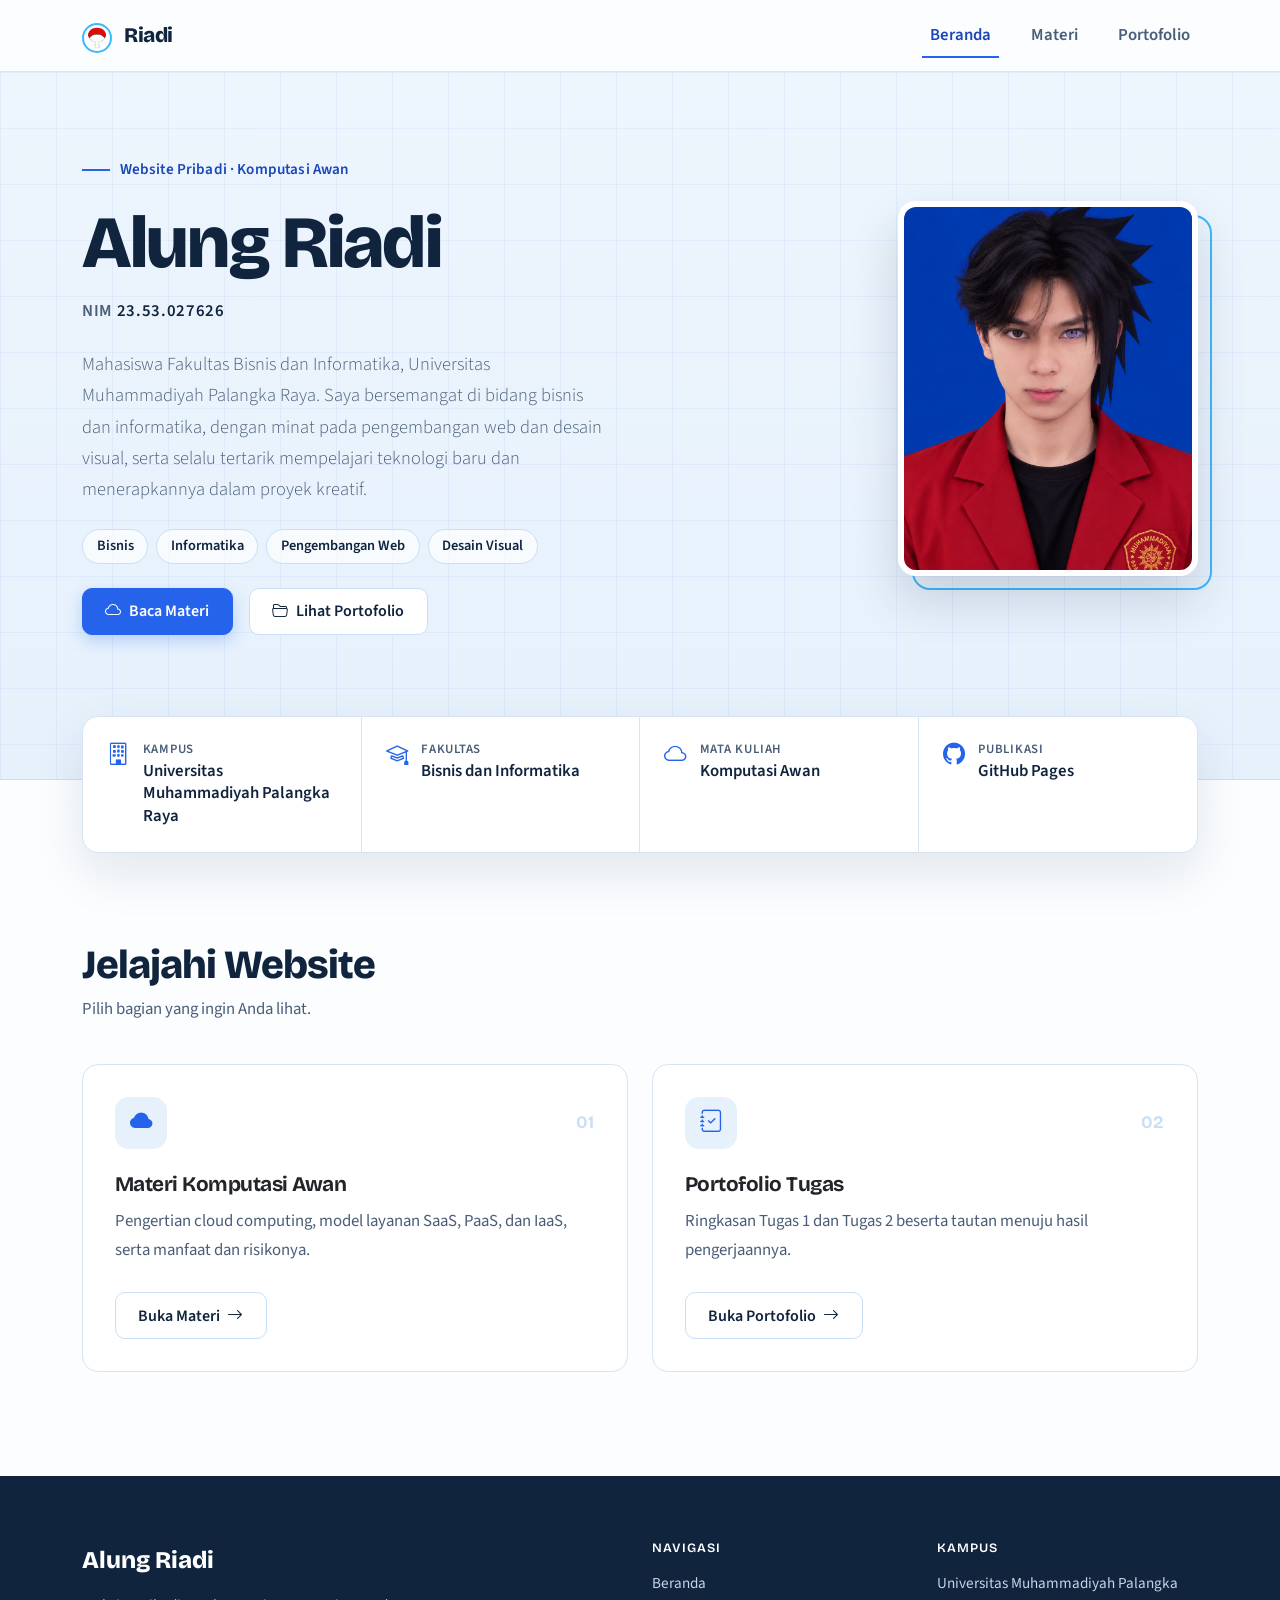
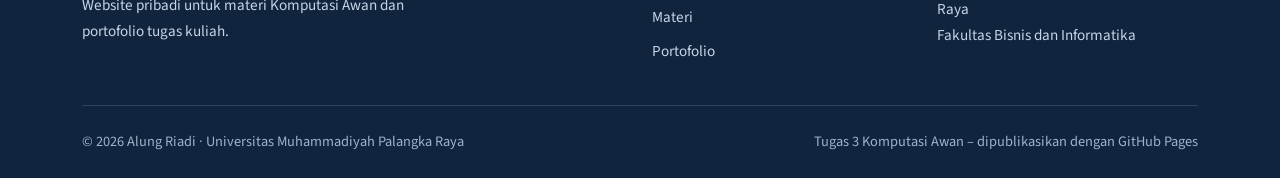
==== index.html @ 0a51cb8c "Upload project website" ====
<!DOCTYPE html>
<html lang="id">
  <head>
    <meta charset="UTF-8" />
    <meta name="viewport" content="width=device-width, initial-scale=1.0" />
    <meta name="description" content="Website pribadi Alung Riadi, mahasiswa Universitas Muhammadiyah Palangka Raya: materi Komputasi Awan dan portofolio tugas." />
    <meta name="theme-color" content="#0a0a0c" />
    <title>Beranda - Alung Riadi</title>
    <link rel="preconnect" href="https://fonts.googleapis.com" />
    <link rel="preconnect" href="https://fonts.gstatic.com" crossorigin />
    <link href="https://fonts.googleapis.com/css2?family=Bricolage+Grotesque:opsz,wght@12..96,500;12..96,700;12..96,800&family=Source+Sans+3:wght@400;600&display=swap" rel="stylesheet" />
    <link
      href="https://cdn.jsdelivr.net/npm/bootstrap@5.3.8/dist/css/bootstrap.min.css"
      rel="stylesheet"
      integrity="sha384-sRIl4kxILFvY47J16cr9ZwB07vP4J8+LH7qKQnuqkuIAvNWLzeN8tE5YBujZqJLB"
      crossorigin="anonymous"
    />
    <link rel="stylesheet" href="https://cdn.jsdelivr.net/npm/bootstrap-icons@1.13.1/font/bootstrap-icons.min.css" />
    <link rel="stylesheet" href="assets/css/site.css" />
    <link rel="stylesheet" href="assets/css/akatsuki.css" />
  </head>
  <body class="site">
    <!-- nav -->
    <nav class="navbar navbar-expand-lg navbar-site fixed-top">
      <div class="container">
        <a class="navbar-brand" href="index.html">
          <img src="assets/images/uciwa.png" alt="Logo" width="30" height="30" class="d-inline-block align-text-top corp-img rounded-circle" />
          Riadi
        </a>
        <button class="navbar-toggler" type="button" data-bs-toggle="collapse" data-bs-target="#navbarScroll" aria-controls="navbarScroll" aria-expanded="false" aria-label="Toggle navigation">
          <span class="navbar-toggler-icon"></span>
        </button>
        <div class="collapse navbar-collapse" id="navbarScroll">
          <ul class="navbar-nav ms-auto my-2 my-lg-0 gap-lg-4">
            <li class="nav-item"><a class="nav-link active" aria-current="page" href="index.html">Beranda</a></li>
            <li class="nav-item"><a class="nav-link" href="materi.html">Materi</a></li>
            <li class="nav-item"><a class="nav-link" href="portofolio.html">Portofolio</a></li>
          </ul>
        </div>
      </div>
    </nav>

    <!-- hero -->
    <header class="hero">
      <div class="container">
        <div class="row align-items-center g-5">
          <div class="col-md-5 col-lg-4 order-md-last text-center text-md-end">
            <span class="photo-wrap">
              <img src="assets/images/sasukealung.png" alt="Foto profil Alung Riadi" class="profile-photo" width="300" height="375" />
            </span>
          </div>
          <div class="col-md-7 col-lg-8">
            <p class="status mb-4">Website Pribadi &middot; Komputasi Awan</p>
            <h1 class="mb-3">Alung Riadi</h1>
            <p class="nim-line mb-4">NIM <span class="ph">23.53.027626</span></p>
            <p class="lead">
              Mahasiswa Fakultas Bisnis dan Informatika, Universitas Muhammadiyah Palangka Raya.
              Saya bersemangat di bidang bisnis dan informatika, dengan minat pada pengembangan web
              dan desain visual, serta selalu tertarik mempelajari teknologi baru dan menerapkannya
              dalam proyek kreatif.
            </p>
            <ul class="tag-list" aria-label="Bidang minat">
              <li>Bisnis</li>
              <li>Informatika</li>
              <li>Pengembangan Web</li>
              <li>Desain Visual</li>
            </ul>
            <div class="d-flex flex-wrap gap-3 mt-4">
              <a href="materi.html" class="btn btn-gold"><i class="bi bi-cloud me-2"></i>Baca Materi</a>
              <a href="portofolio.html" class="btn btn-outline-gold"><i class="bi bi-folder2-open me-2"></i>Lihat Portofolio</a>
            </div>
          </div>
        </div>
      </div>
    </header>

    <!-- ringkasan -->
    <section class="info-strip" aria-label="Ringkasan">
      <div class="container">
        <div class="info-card">
          <div class="row g-0">
            <div class="col-6 col-lg-3 info-item">
              <i class="bi bi-building"></i>
              <div><span class="info-label">Kampus</span><span class="info-value">Universitas Muhammadiyah Palangka Raya</span></div>
            </div>
            <div class="col-6 col-lg-3 info-item">
              <i class="bi bi-mortarboard"></i>
              <div><span class="info-label">Fakultas</span><span class="info-value">Bisnis dan Informatika</span></div>
            </div>
            <div class="col-6 col-lg-3 info-item">
              <i class="bi bi-cloud"></i>
              <div><span class="info-label">Mata Kuliah</span><span class="info-value">Komputasi Awan</span></div>
            </div>
            <div class="col-6 col-lg-3 info-item">
              <i class="bi bi-github"></i>
              <div><span class="info-label">Publikasi</span><span class="info-value">GitHub Pages</span></div>
            </div>
          </div>
        </div>
      </div>
    </section>

    <!-- jelajah -->
    <main class="section-pad">
      <div class="container">
        <div class="section-head">
          <h2 class="section-title">Jelajahi Website</h2>
          <p class="section-sub">Pilih bagian yang ingin Anda lihat.</p>
        </div>
        <div class="row g-4">
          <div class="col-md-6">
            <div class="card card-dark"><div class="card-body d-flex flex-column">
              <div class="card-top">
                <span class="icon-badge"><i class="bi bi-cloud-fill"></i></span>
                <span class="card-num">01</span>
              </div>
              <h3 class="card-title">Materi Komputasi Awan</h3>
              <p class="card-text">Pengertian cloud computing, model layanan SaaS, PaaS, dan IaaS, serta manfaat dan risikonya.</p>
              <a href="materi.html" class="btn btn-outline-gold mt-auto align-self-start">Buka Materi <i class="bi bi-arrow-right ms-1"></i></a>
            </div></div>
          </div>
          <div class="col-md-6">
            <div class="card card-dark"><div class="card-body d-flex flex-column">
              <div class="card-top">
                <span class="icon-badge"><i class="bi bi-journal-check"></i></span>
                <span class="card-num">02</span>
              </div>
              <h3 class="card-title">Portofolio Tugas</h3>
              <p class="card-text">Ringkasan Tugas 1 dan Tugas 2 beserta tautan menuju hasil pengerjaannya.</p>
              <a href="portofolio.html" class="btn btn-outline-gold mt-auto align-self-start">Buka Portofolio <i class="bi bi-arrow-right ms-1"></i></a>
            </div></div>
          </div>
        </div>
      </div>
    </main>

    <footer class="site-footer">
      <div class="container">
        <div class="row g-4 footer-top">
          <div class="col-lg-6">
            <a class="footer-brand" href="index.html">Alung Riadi</a>
            <p class="footer-desc">Website pribadi untuk materi Komputasi Awan dan portofolio tugas kuliah.</p>
          </div>
          <div class="col-6 col-lg-3">
            <h4 class="footer-heading">Navigasi</h4>
            <ul class="footer-links">
              <li><a href="index.html">Beranda</a></li>
              <li><a href="materi.html">Materi</a></li>
              <li><a href="portofolio.html">Portofolio</a></li>
            </ul>
          </div>
          <div class="col-6 col-lg-3">
            <h4 class="footer-heading">Kampus</h4>
            <p class="footer-desc mt-0 mb-0">Universitas Muhammadiyah Palangka Raya<br />Fakultas Bisnis dan Informatika</p>
          </div>
        </div>
        <div class="footer-bottom d-flex flex-column flex-md-row justify-content-between gap-2">
          <span>&copy; 2026 Alung Riadi &middot; Universitas Muhammadiyah Palangka Raya</span>
          <span>Tugas 3 Komputasi Awan &ndash; dipublikasikan dengan GitHub Pages</span>
        </div>
      </div>
    </footer>
    <script
      src="https://cdn.jsdelivr.net/npm/bootstrap@5.3.8/dist/js/bootstrap.bundle.min.js"
      integrity="sha384-FKyoEForCGlyvwx9Hj09JcYn3nv7wiPVlz7YYwJrWVcXK/BmnVDxM+D2scQbITxI"
      crossorigin="anonymous"
    ></script>
  </body>
</html>
---- assets/css/site.css ----
:root {
  --ink: #10243e;
  --ink-soft: #4a5d78;
  --sky: #e6f1fc;
  --sky-deep: #c9dff6;
  --paper: #fbfdff;
  --cobalt: #2563eb;
  --cobalt-dark: #1a47b8;
  --sun: #3db8ff;
  --line: #d7e4f3;
}

html { scroll-behavior: smooth; }

body.site {
  font-family: "Source Sans 3", system-ui, sans-serif;
  font-size: 1.05rem;
  line-height: 1.7;
  color: var(--ink);
  background: var(--paper);
  padding-top: 72px;
  -webkit-font-smoothing: antialiased;
}

h1, h2, h3, h4, .navbar-brand {
  font-family: "Bricolage Grotesque", system-ui, sans-serif;
  letter-spacing: -0.025em;
}

a:focus-visible, .btn:focus-visible, .navbar-toggler:focus-visible {
  outline: 3px solid var(--sun);
  outline-offset: 3px;
}

/* ---------- navbar ---------- */
.navbar-site {
  background: rgba(251, 253, 255, 0.94);
  backdrop-filter: blur(10px);
  border-bottom: 1px solid var(--line);
  min-height: 72px;
}
.navbar-site .navbar-brand {
  color: var(--ink);
  font-weight: 800;
  font-size: 1.3rem;
}
.navbar-site .corp-img { margin-right: .5rem; border: 2px solid var(--sun); }
.navbar-site .nav-link {
  position: relative;
  color: var(--ink-soft);
  font-weight: 600;
  padding: .5rem 0;
  border-radius: 0;
}
.navbar-site .nav-link:not(.dropdown-toggle)::after {
  content: "";
  position: absolute;
  left: 0; right: 0; bottom: 0;
  height: 2px;
  background: var(--cobalt);
  transform: scaleX(0);
  transform-origin: left;
  transition: transform .25s ease;
}
.navbar-site .nav-link:hover { color: var(--ink); background: transparent; }
.navbar-site .nav-link:not(.dropdown-toggle):hover::after,
.navbar-site .nav-link:not(.dropdown-toggle).active::after { transform: scaleX(1); }
.navbar-site .nav-link.active { color: var(--cobalt-dark); background: transparent; }
.navbar-site .navbar-toggler { border-color: var(--line); }

/* ---------- hero ---------- */
.hero {
  padding: 5rem 0 9rem;
  background-color: var(--sky);
  background-image:
    linear-gradient(to right, rgba(37, 99, 235, .06) 1px, transparent 1px),
    linear-gradient(to bottom, rgba(37, 99, 235, .06) 1px, transparent 1px),
    linear-gradient(180deg, #edf5fd 0%, var(--sky) 100%);
  background-size: 56px 56px, 56px 56px, auto;
  border-bottom: 1px solid var(--sky-deep);
}

.photo-wrap {
  position: relative;
  display: inline-block;
  max-width: 100%;
}
.photo-wrap::before {
  content: "";
  position: absolute;
  inset: 0;
  transform: translate(14px, 14px);
  border: 2px solid var(--sun);
  border-radius: 18px;
  z-index: 0;
}
.profile-photo {
  position: relative;
  z-index: 1;
  display: block;
  width: 300px;
  max-width: 100%;
  height: auto;
  aspect-ratio: 4 / 5;
  object-fit: cover;
  object-position: center top;
  border-radius: 18px;
  border: 6px solid #fff;
  box-shadow: 0 24px 48px rgba(16, 36, 62, .16);
}

.status {
  display: inline-flex;
  align-items: center;
  gap: .6rem;
  font-weight: 600;
  font-size: .95rem;
  color: var(--cobalt-dark);
  letter-spacing: .01em;
}
.status::before {
  content: "";
  width: 28px;
  height: 2px;
  background: var(--cobalt);
}
.hero h1 {
  font-weight: 800;
  font-size: clamp(2.8rem, 6.5vw, 4.6rem);
  line-height: 1;
  color: var(--ink);
}
.nim-line {
  color: var(--ink-soft);
  font-weight: 600;
  letter-spacing: .04em;
}
.nim-line .ph { color: var(--ink); }
.nim-badge { display: inline-block; font-weight: 600; color: var(--ink); background: var(--sun); border-radius: 8px; padding: .25rem .8rem; }
.hero .lead {
  color: var(--ink-soft);
  font-size: 1.15rem;
  max-width: 58ch;
}

.tag-list {
  display: flex;
  flex-wrap: wrap;
  gap: .5rem;
  list-style: none;
  padding: 0;
  margin: 1.5rem 0 0;
}
.tag-list li {
  font-size: .9rem;
  font-weight: 600;
  color: var(--ink);
  padding: .25rem .85rem;
  background: rgba(255, 255, 255, .7);
  border: 1px solid var(--sky-deep);
  border-radius: 999px;
}

/* ---------- tombol ---------- */
.btn-gold, .btn-outline-gold {
  font-weight: 600;
  border-radius: 10px;
  padding: .65rem 1.4rem;
  transition: background-color .2s, color .2s, border-color .2s, box-shadow .2s;
}
.btn-gold {
  background: var(--cobalt);
  border: 1px solid var(--cobalt);
  color: #fff;
  box-shadow: 0 6px 16px rgba(37, 99, 235, .25);
}
.btn-gold:hover {
  background: var(--cobalt-dark);
  border-color: var(--cobalt-dark);
  color: #fff;
}
.btn-outline-gold {
  background: #fff;
  border: 1px solid var(--sky-deep);
  color: var(--ink);
}
.btn-outline-gold:hover {
  background: var(--ink);
  border-color: var(--ink);
  color: #fff;
}

/* ---------- ringkasan (menimpa hero) ---------- */
.info-strip {
  position: relative;
  z-index: 2;
  margin-top: -4rem;
}
.info-card {
  background: #fff;
  border: 1px solid var(--line);
  border-radius: 16px;
  box-shadow: 0 20px 50px rgba(16, 36, 62, .10);
  overflow: hidden;
}
.info-item {
  display: flex;
  align-items: flex-start;
  gap: .85rem;
  padding: 1.5rem;
  border-right: 1px solid var(--line);
  border-bottom: 1px solid var(--line);
}
.info-item:nth-child(2n) { border-right: 0; }
.info-item:nth-last-child(-n+2) { border-bottom: 0; }
.info-item > i {
  flex: none;
  color: var(--cobalt);
  font-size: 1.4rem;
  line-height: 1.3;
}
.info-label {
  display: block;
  font-size: .8rem;
  font-weight: 600;
  letter-spacing: .06em;
  text-transform: uppercase;
  color: var(--ink-soft);
  line-height: 1.3;
  margin-bottom: .15rem;
}
.info-value {
  display: block;
  font-weight: 600;
  line-height: 1.35;
}
@media (min-width: 992px) {
  .info-item { border-bottom: 0; }
  .info-item:nth-child(2n) { border-right: 1px solid var(--line); }
  .info-item:last-child { border-right: 0; }
}

/* ---------- jelajah ---------- */
.section-pad { padding: 5.5rem 0 6.5rem; }
.section-head { margin-bottom: 2.5rem; }
.section-title {
  font-weight: 800;
  font-size: clamp(1.9rem, 3.5vw, 2.5rem);
  margin-bottom: .4rem;
}
.section-sub { color: var(--ink-soft); margin: 0; }

.card-dark {
  height: 100%;
  background: #fff;
  border: 1px solid var(--line);
  border-radius: 16px;
  transition: border-color .2s, transform .2s, box-shadow .2s;
}
.card-dark:hover {
  border-color: var(--sun);
  transform: translateY(-4px);
  box-shadow: 0 20px 40px rgba(16, 36, 62, .10);
}
.card-dark .card-body { padding: 2rem; }
.card-top {
  display: flex;
  align-items: center;
  justify-content: space-between;
  margin-bottom: 1.5rem;
}
.card-num {
  font-family: "Bricolage Grotesque", system-ui, sans-serif;
  font-weight: 700;
  font-size: 1.1rem;
  color: var(--sky-deep);
  letter-spacing: .04em;
}
.card-title { font-weight: 700; font-size: 1.3rem; margin-bottom: .6rem; }
.card-text { color: var(--ink-soft); margin-bottom: 1.75rem; }
.icon-badge {
  display: inline-flex;
  align-items: center;
  justify-content: center;
  width: 52px;
  height: 52px;
  border-radius: 14px;
  background: var(--sky);
  color: var(--cobalt);
  font-size: 1.4rem;
}
.col-md-4:nth-child(2) .icon-badge { background: #fff1c7; color: #090769; }
.col-md-4:nth-child(3) .icon-badge { background: #d9f3e6; color: #0e7a4a; }

/* ---------- footer ---------- */
.site-footer {
  background: var(--ink);
  color: #c7d4e6;
  padding: 4rem 0 1.5rem;
  font-size: .95rem;
}
.footer-brand {
  font-family: "Bricolage Grotesque", system-ui, sans-serif;
  font-weight: 800;
  font-size: 1.5rem;
  color: #fff;
  text-decoration: none;
}
.footer-desc { margin: .75rem 0 0; max-width: 42ch; }
.footer-heading {
  font-size: .8rem;
  font-weight: 600;
  letter-spacing: .08em;
  text-transform: uppercase;
  color: #fff;
  margin-bottom: 1rem;
}
.footer-links { list-style: none; margin: 0; padding: 0; }
.footer-links li + li { margin-top: .5rem; }
.footer-links a { color: #c7d4e6; text-decoration: none; transition: color .2s; }
.footer-links a:hover { color: var(--sun); }
.footer-top { padding-bottom: 2.5rem; }
.footer-bottom {
  padding-top: 1.5rem;
  border-top: 1px solid rgba(199, 212, 230, .18);
  font-size: .9rem;
  color: #9fb2cb;
}

@media (prefers-reduced-motion: reduce) {
  html { scroll-behavior: auto; }
  .card-dark, .btn-gold, .btn-outline-gold, .navbar-site .nav-link:not(.dropdown-toggle)::after { transition: none; }
  .card-dark:hover { transform: none; }
}

/* =====================================================
   Halaman konten (materi.html, dan halaman lain)
   ===================================================== */

/* dropdown di navbar */
.navbar-site .dropdown-menu {
  border: 1px solid var(--line);
  border-radius: 12px;
  padding: .4rem;
  box-shadow: 0 16px 36px rgba(16, 36, 62, .12);
}
.navbar-site .dropdown-item {
  border-radius: 8px;
  font-weight: 600;
  color: var(--ink-soft);
  padding: .5rem .85rem;
}
.navbar-site .dropdown-item:hover,
.navbar-site .dropdown-item:focus { background: var(--sky); color: var(--cobalt-dark); }
.navbar-site .dropdown-item.active,
.navbar-site .dropdown-item:active { background: var(--cobalt); color: #fff; }

/* header halaman */
.page-header {
  padding: 4.5rem 0 3.5rem;
  background-color: var(--sky);
  background-image:
    linear-gradient(to right, rgba(37, 99, 235, .06) 1px, transparent 1px),
    linear-gradient(to bottom, rgba(37, 99, 235, .06) 1px, transparent 1px),
    linear-gradient(180deg, #edf5fd 0%, var(--sky) 100%);
  background-size: 56px 56px, 56px 56px, auto;
  border-bottom: 1px solid var(--sky-deep);
}
.page-header h1 {
  font-weight: 800;
  font-size: clamp(2.2rem, 5vw, 3.4rem);
  line-height: 1.05;
  color: var(--ink);
  margin-bottom: 1rem;
}
.page-header > .container > p:not(.status) {
  color: var(--ink-soft);
  font-size: 1.15rem;
  max-width: 62ch;
  margin-bottom: 0;
}

/* daftar isi */
.toc {
  display: flex;
  flex-wrap: wrap;
  gap: .5rem;
  margin-top: 1.75rem;
}
.toc a {
  font-size: .95rem;
  font-weight: 600;
  color: var(--ink);
  text-decoration: none;
  padding: .35rem 1rem;
  background: rgba(255, 255, 255, .75);
  border: 1px solid var(--sky-deep);
  border-radius: 999px;
  transition: background-color .2s, color .2s, border-color .2s;
}
.toc a:hover { background: var(--cobalt); border-color: var(--cobalt); color: #fff; }

/* bagian isi */
main.container > section[id] { scroll-margin-top: 90px; }
main.container > .section-pad {
  padding: 3.75rem 0;
  border-bottom: 1px solid var(--line);
}
main.container > .section-pad:last-child { border-bottom: 0; }
main.container .section-title { margin-bottom: 1.25rem; }
main.container section > p { max-width: 72ch; }

/* kartu di halaman konten */
.row.g-3 .card-dark .card-body { padding: 1.4rem; }
.card-title .bi { color: var(--cobalt); }
.card-body > .icon-badge { margin-bottom: 1.25rem; }
.col-lg-4:nth-child(2) .icon-badge { background: #fff1c7; color: #090769; }
.col-lg-4:nth-child(3) .icon-badge { background: #d9f3e6; color: #0e7a4a; }
.card .status {
  display: block;
  margin: 0 0 .9rem;
  font-size: .9rem;
  font-weight: 600;
  color: var(--cobalt-dark);
}
.card .status::before { display: none; }

/* chip contoh */
.tag {
  display: inline-block;
  margin: 0 .4rem .4rem 0;
  padding: .2rem .75rem;
  font-size: .85rem;
  font-weight: 600;
  color: var(--ink);
  background: var(--sky);
  border: 1px solid var(--sky-deep);
  border-radius: 999px;
}

/* tabel */
.table-wrap {
  background: #fff;
  border: 1px solid var(--line);
  border-radius: 16px;
  overflow: hidden;
}
.table-dark-gold {
  --bs-table-bg: transparent;
  --bs-table-color: var(--ink);
  --bs-table-border-color: var(--line);
  margin: 0;
}
.table-dark-gold thead th {
  background: var(--ink);
  color: #fff;
  font-weight: 600;
  border-bottom: 0;
  padding: .9rem 1.1rem;
  white-space: nowrap;
}
.table-dark-gold td { padding: .85rem 1.1rem; }
.table-dark-gold tbody td:first-child { font-weight: 600; }
.table-dark-gold tbody tr:nth-child(even) td { background: #f4f9ff; }
.table-dark-gold tbody tr:last-child td { border-bottom: 0; }

/* kotak catatan */
.callout {
  background: var(--sky);
  border: 1px solid var(--sky-deep);
  border-left: 4px solid var(--sun);
  border-radius: 12px;
  padding: 1.1rem 1.4rem;
  max-width: none;
}

/* daftar poin */
.check-list { list-style: none; margin: 0; padding: 0; }
.check-list li {
  position: relative;
  padding-left: 2.25rem;
  margin-bottom: 1.1rem;
}
.check-list li::before {
  content: "\2713";
  position: absolute;
  left: 0;
  top: .15rem;
  display: inline-flex;
  align-items: center;
  justify-content: center;
  width: 1.5rem;
  height: 1.5rem;
  font-size: .85rem;
  font-weight: 700;
  color: var(--cobalt-dark);
  background: var(--sky);
  border: 1px solid var(--sky-deep);
  border-radius: 50%;
}
.warn-list li::before {
  content: "!";
  color: #8a5a00;
  background: #fff1c7;
  border-color: #f2dc96;
}
.check-list strong { color: var(--ink); }

@media (prefers-reduced-motion: reduce) {
  .toc a { transition: none; }
}

/* =====================================================
   Portofolio
   ===================================================== */
.col-lg-6:nth-child(2) > .card .icon-badge { background: #fff1c7; color: #090769; }

.card-dark { overflow: hidden; }
.card-img-top {
  display: block;
  width: 100%;
  height: 220px;
  object-fit: cover;
  border-bottom: 1px solid var(--line);
}

/* penanda isian yang belum diisi */
.ph-block {
  padding: 1rem 1.15rem;
  margin-bottom: 1.5rem;
  color: var(--ink-soft);
  background: #f4f9ff;
  border: 1px dashed var(--sky-deep);
  border-radius: 12px;
}
.ph-block strong { color: var(--ink); }
.card .ph {
  display: inline-block;
  padding: .1rem .6rem;
  font-size: .85rem;
  font-weight: 600;
  color: #8a5a00;
  background: #fff1c7;
  border-radius: 6px;
}
.card .text-muted { color: var(--ink-soft) !important; }

/* =====================================================
   Biodata
   ===================================================== */
.profile-card {
  background: #fff;
  border: 1px solid var(--line);
  border-radius: 20px;
  box-shadow: 0 20px 50px rgba(16, 36, 62, .08);
  overflow: hidden;
}
.profile-side {
  display: flex;
  align-items: center;
  justify-content: center;
  height: 100%;
  padding: 2.5rem 2rem;
  background-color: var(--sky);
  background-image:
    linear-gradient(to right, rgba(37, 99, 235, .06) 1px, transparent 1px),
    linear-gradient(to bottom, rgba(37, 99, 235, .06) 1px, transparent 1px);
  background-size: 40px 40px;
  border-right: 1px solid var(--sky-deep);
}
.biodata-photo {
  display: block;
  width: 100%;
  max-width: 260px;
  aspect-ratio: 4 / 5;
  object-fit: cover;
  object-position: center top;
  border-radius: 16px;
  border: 5px solid #fff;
  box-shadow: 0 18px 36px rgba(16, 36, 62, .16);
}
.profile-body { padding: 2.5rem; }
.profile-name {
  font-weight: 800;
  font-size: clamp(2rem, 4vw, 2.8rem);
  line-height: 1.05;
  margin-bottom: 1rem;
}
.profile-roles { margin-bottom: 1.25rem; }
.profile-bio { color: var(--ink-soft); margin-bottom: 0; }
.profile-divider {
  margin: 1.75rem 0 1.25rem;
  border: 0;
  border-top: 1px solid var(--line);
  opacity: 1;
}
.contact-info { list-style: none; margin: 0; padding: 0; }
.contact-info li {
  display: flex;
  align-items: flex-start;
  gap: .9rem;
  padding: .55rem 0;
}
.contact-info li > i {
  flex: none;
  color: var(--cobalt);
  font-size: 1.2rem;
  line-height: 1.5;
}
.contact-label {
  display: block;
  font-size: .78rem;
  font-weight: 600;
  letter-spacing: .06em;
  text-transform: uppercase;
  color: var(--ink-soft);
  line-height: 1.3;
}
.contact-value { display: block; font-weight: 600; }
.contact-value a { color: var(--cobalt-dark); text-decoration: none; }
.contact-value a:hover { text-decoration: underline; }

@media (max-width: 767.98px) {
  .profile-side { border-right: 0; border-bottom: 1px solid var(--sky-deep); }
  .profile-body { padding: 1.75rem; }
}

/* =====================================================
   Portofolio: tata letak daftar tugas dan proyek
   ===================================================== */
main.container .section-head { margin-bottom: 1.75rem; }
main.container .section-head .section-title { margin-bottom: .4rem; }

.task-list { display: grid; gap: 1.25rem; }
.task-item {
  display: grid;
  grid-template-columns: auto 1fr auto;
  align-items: center;
  gap: 2rem;
  padding: 1.75rem 2rem;
  background: #fff;
  border: 1px solid var(--line);
  border-radius: 16px;
  transition: border-color .2s, box-shadow .2s, transform .2s;
}
.task-item:hover {
  border-color: var(--sun);
  box-shadow: 0 16px 36px rgba(16, 36, 62, .10);
  transform: translateY(-2px);
}
.task-num {
  font-family: "Bricolage Grotesque", system-ui, sans-serif;
  font-weight: 800;
  font-size: 3.6rem;
  line-height: 1;
  letter-spacing: -0.04em;
  color: transparent;
  -webkit-text-stroke: 2px var(--sky-deep);
}
.task-body h3 { font-size: 1.4rem; font-weight: 700; margin-bottom: .75rem; }
.task-body .ph-block { margin: 0; }
.task-action { display: flex; flex-direction: column; align-items: flex-end; gap: .6rem; }
.task-note { margin: 0; font-size: .85rem; }
.task-item .ph {
  display: inline-block;
  padding: .1rem .6rem;
  font-size: .85rem;
  font-weight: 600;
  color: #8a5a00;
  background: #fff1c7;
  border-radius: 6px;
}

.project-card {
  display: grid;
  grid-template-columns: 5fr 7fr;
  background: #fff;
  border: 1px solid var(--line);
  border-radius: 16px;
  overflow: hidden;
}
.project-img {
  display: block;
  width: 100%;
  height: 100%;
  min-height: 280px;
  object-fit: cover;
  border-right: 1px solid var(--line);
}
.project-body {
  display: flex;
  flex-direction: column;
  justify-content: center;
  padding: 2.25rem 2.5rem;
}
.project-body h3 { font-size: 1.6rem; font-weight: 800; margin-bottom: .75rem; }
.project-body p { color: var(--ink-soft); margin-bottom: 1rem; max-width: 56ch; }

@media (max-width: 767.98px) {
  .task-item { grid-template-columns: 1fr; gap: 1rem; padding: 1.5rem; }
  .task-num { font-size: 2.6rem; }
  .task-action { align-items: flex-start; }
  .project-card { grid-template-columns: 1fr; }
  .project-img { height: 220px; min-height: 0; border-right: 0; border-bottom: 1px solid var(--line); }
  .project-body { padding: 1.5rem; }
}
@media (prefers-reduced-motion: reduce) {
  .task-item { transition: none; }
  .task-item:hover { transform: none; }
}
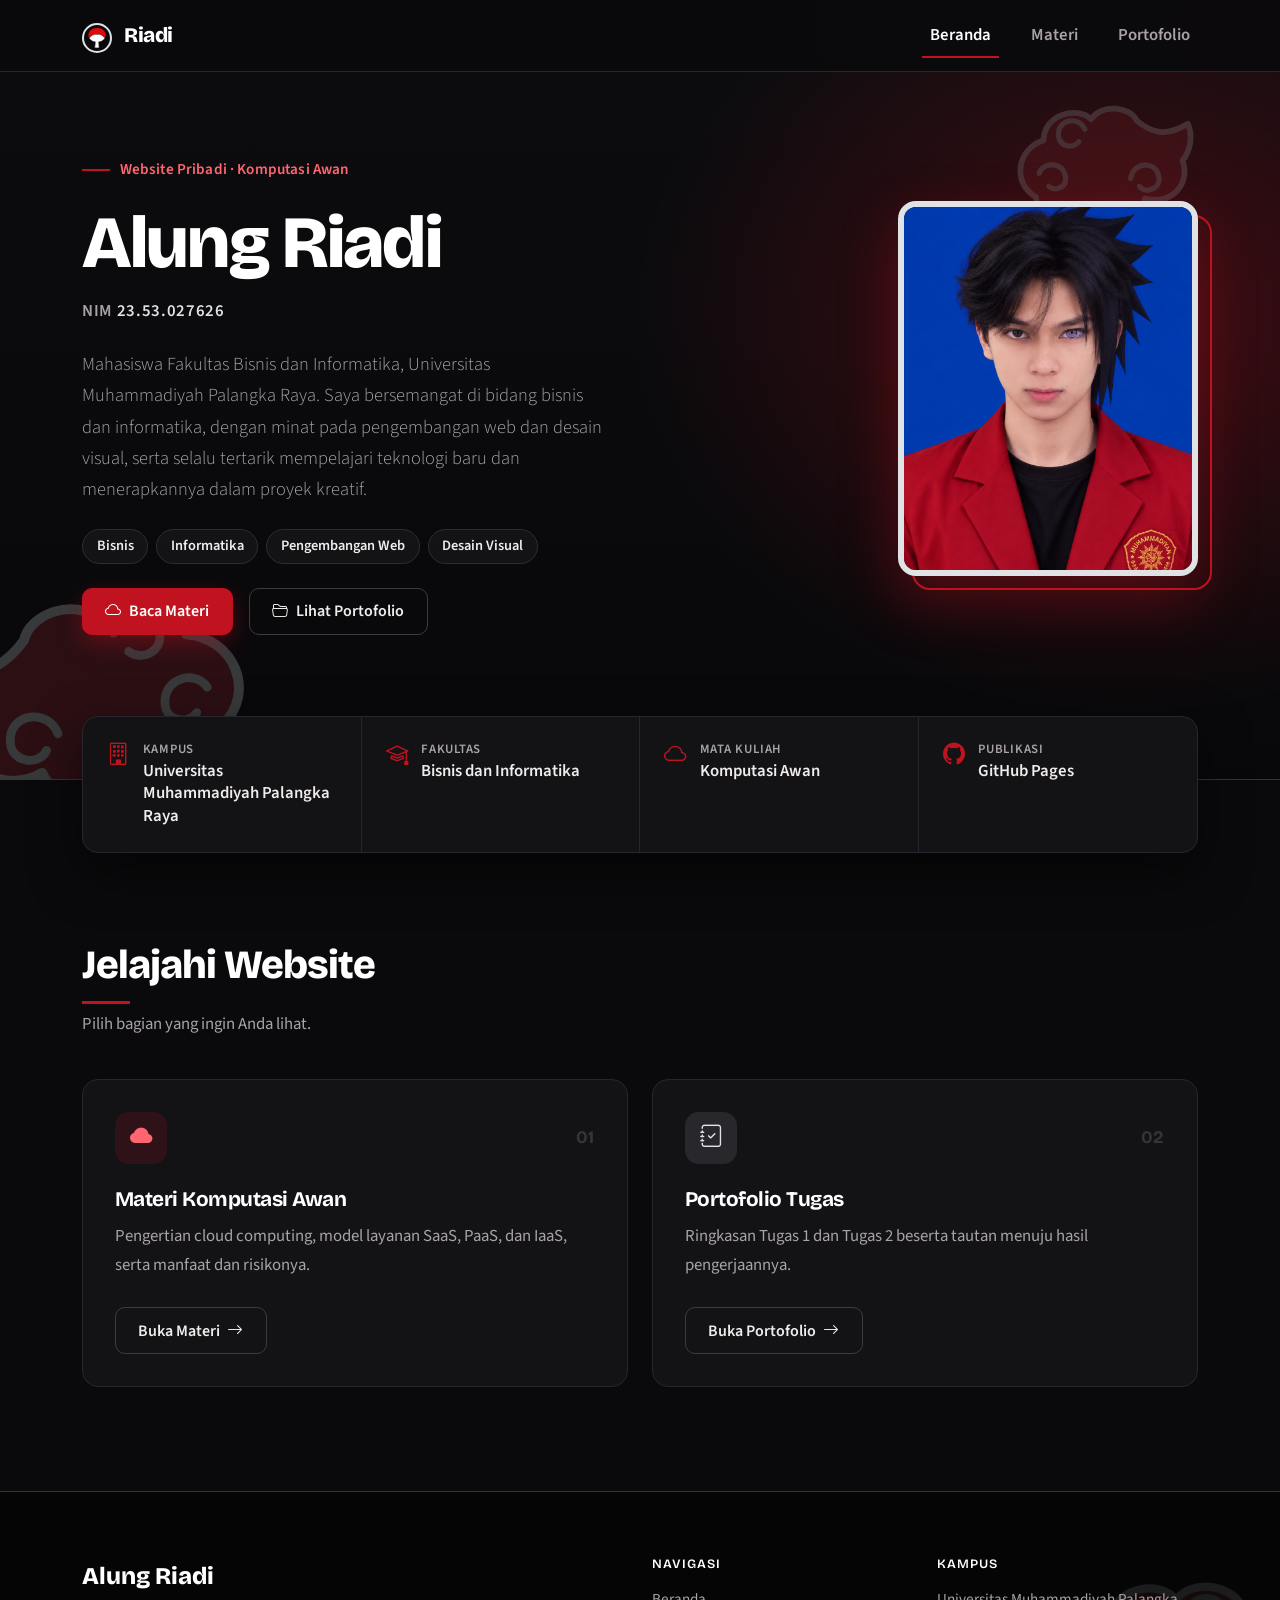
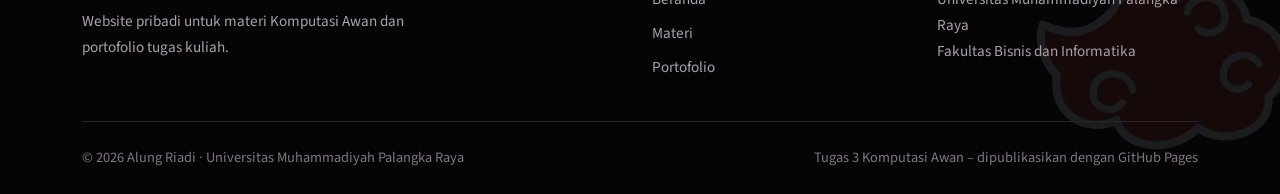
==== commit 8b32e4a5: "index.html" ====
--- a/index.html
+++ b/index.html
@@ -17,7 +17,7 @@
     />
     <link rel="stylesheet" href="https://cdn.jsdelivr.net/npm/bootstrap-icons@1.13.1/font/bootstrap-icons.min.css" />
     <link rel="stylesheet" href="assets/css/site.css" />
-    <link rel="stylesheet" href="assets/css/akatsuki.css" />
+    <link rel="stylesheet" href="assets/css/Akatsuki.css" />
   </head>
   <body class="site">
     <!-- nav -->
--- a/assets/css/Akatsuki.css
+++ b/assets/css/Akatsuki.css
@@ -0,0 +1,265 @@
+/* =====================================================
+   Tema Akatsuki: hitam, merah crimson, abu awan
+   Muat SETELAH site.css
+   ===================================================== */
+:root {
+  --ink: #f1ecec;
+  --ink-soft: #a9a3a7;
+  --sky: #141417;
+  --sky-deep: #2d2d33;
+  --paper: #0a0a0c;
+  --cobalt: #c1121f;
+  --cobalt-dark: #ff6670;
+  --sun: #dfe3e6;
+  --line: #26262c;
+  --surface: #131316;
+  --crimson: #c1121f;
+  --crimson-deep: #8f0d17;
+  --cloud: #dfe3e6;
+}
+
+::selection { background: var(--crimson); color: #fff; }
+
+body.site {
+  background:
+    radial-gradient(ellipse 60% 40% at 100% 0%, rgba(193, 18, 31, .10), transparent 70%),
+    var(--paper);
+  color: var(--ink);
+}
+a:focus-visible, .btn:focus-visible, .navbar-toggler:focus-visible { outline-color: var(--cloud); }
+
+/* ---------- navbar ---------- */
+.navbar-site {
+  background: rgba(10, 10, 12, .92);
+  border-bottom: 1px solid var(--line);
+}
+.navbar-site .navbar-brand { color: #fff; }
+.navbar-site .corp-img { border-color: var(--cloud); }
+.navbar-site .nav-link { color: var(--ink-soft); }
+.navbar-site .nav-link:hover { color: #fff; }
+.navbar-site .nav-link.active { color: #fff; }
+.navbar-site .nav-link:not(.dropdown-toggle)::after { background: var(--crimson); }
+.navbar-site .navbar-toggler { border-color: var(--sky-deep); }
+.navbar-site .navbar-toggler-icon { filter: invert(1); }
+.navbar-site .dropdown-menu { background: var(--surface); border-color: var(--line); box-shadow: 0 16px 36px rgba(0, 0, 0, .5); }
+.navbar-site .dropdown-item { color: var(--ink-soft); }
+.navbar-site .dropdown-item:hover,
+.navbar-site .dropdown-item:focus { background: rgba(193, 18, 31, .18); color: #fff; }
+
+/* ---------- hero ---------- */
+.hero {
+  position: relative;
+  overflow: hidden;
+  background-color: #0a0a0c;
+  background-image:
+    radial-gradient(ellipse 55% 80% at 88% 35%, rgba(193, 18, 31, .30), transparent 70%),
+    linear-gradient(180deg, #0c0c0f 0%, #08080a 100%);
+  background-size: auto, auto;
+  border-bottom: 1px solid var(--crimson-deep);
+}
+.hero::before,
+.hero::after {
+  content: "";
+  position: absolute;
+  pointer-events: none;
+  background: url("../images/akatsuki-cloud.svg") no-repeat center / contain;
+}
+.hero::before { width: 340px; height: 230px; left: -70px; bottom: -40px; opacity: .22; transform: rotate(-6deg); }
+.hero::after  { width: 200px; height: 135px; right: 6%; top: 28px; opacity: .16; transform: scaleX(-1) rotate(8deg); }
+.hero > .container { position: relative; z-index: 1; }
+
+.photo-wrap::before { border-color: var(--crimson); }
+.profile-photo {
+  border-color: var(--cloud);
+  box-shadow: 0 24px 56px rgba(193, 18, 31, .35);
+}
+.status { color: var(--cobalt-dark); }
+.status::before { background: var(--crimson); }
+.hero h1 { color: #fff; }
+.nim-line { color: var(--ink-soft); }
+.nim-line .ph { color: var(--cloud); }
+.hero .lead { color: var(--ink-soft); }
+.tag-list li {
+  color: var(--ink);
+  background: rgba(255, 255, 255, .04);
+  border-color: var(--sky-deep);
+}
+
+/* ---------- tombol ---------- */
+.btn-gold {
+  background: var(--crimson);
+  border-color: var(--crimson);
+  color: #fff;
+  box-shadow: 0 8px 22px rgba(193, 18, 31, .35);
+}
+.btn-gold:hover { background: var(--crimson-deep); border-color: var(--crimson-deep); color: #fff; }
+.btn-outline-gold {
+  background: transparent;
+  border-color: #3b3b42;
+  color: var(--ink);
+}
+.btn-outline-gold:hover { background: var(--cloud); border-color: var(--cloud); color: #0a0a0c; }
+
+/* ---------- ringkasan ---------- */
+.info-card {
+  background: var(--surface);
+  border-color: var(--line);
+  box-shadow: 0 20px 50px rgba(0, 0, 0, .55);
+}
+.info-item { border-color: var(--line); }
+.info-item > i { color: var(--crimson); }
+.info-label { color: var(--ink-soft); }
+.info-value { color: var(--ink); }
+
+/* ---------- jelajah ---------- */
+.section-title { color: #fff; }
+.section-title::after {
+  content: "";
+  display: block;
+  width: 48px;
+  height: 3px;
+  margin-top: .75rem;
+  background: var(--crimson);
+}
+.section-sub { color: var(--ink-soft); }
+
+.card-dark {
+  background: var(--surface);
+  border-color: var(--line);
+  color: var(--ink);
+}
+.card-dark:hover {
+  border-color: var(--crimson);
+  box-shadow: 0 20px 44px rgba(193, 18, 31, .22);
+}
+.card-title { color: #fff; }
+.card-text { color: var(--ink-soft); }
+.card-num { color: #34343b; }
+.icon-badge { background: rgba(193, 18, 31, .16); color: #ff6670; }
+.col-md-4:nth-child(2) .icon-badge,
+.col-lg-4:nth-child(2) .icon-badge,
+.col-lg-6:nth-child(2) > .card .icon-badge { background: rgba(223, 227, 230, .10); color: var(--cloud); }
+.col-md-4:nth-child(3) .icon-badge,
+.col-lg-4:nth-child(3) .icon-badge { background: rgba(193, 18, 31, .16); color: #ff6670; }
+
+/* ---------- footer ---------- */
+.site-footer {
+  position: relative;
+  overflow: hidden;
+  background: #050506;
+  border-top: 1px solid var(--crimson-deep);
+  color: var(--ink-soft);
+}
+.site-footer::before {
+  content: "";
+  position: absolute;
+  right: -30px;
+  bottom: 30px;
+  width: 280px;
+  height: 190px;
+  background: url("../images/akatsuki-cloud.svg") no-repeat center / contain;
+  opacity: .10;
+  pointer-events: none;
+}
+.site-footer > .container { position: relative; z-index: 1; }
+.footer-brand, .footer-heading { color: #fff; }
+.footer-links a { color: var(--ink-soft); }
+.footer-links a:hover { color: #ff6670; }
+.footer-bottom { border-top-color: var(--line); color: #7e787c; }
+
+/* =====================================================
+   Komponen halaman lain (agar bisa dipakai di semua halaman)
+   ===================================================== */
+.page-header {
+  background-color: #0a0a0c;
+  background-image:
+    radial-gradient(ellipse 50% 90% at 90% 30%, rgba(193, 18, 31, .26), transparent 70%),
+    linear-gradient(180deg, #0c0c0f 0%, #08080a 100%);
+  background-size: auto, auto;
+  border-bottom-color: var(--crimson-deep);
+}
+.page-header h1 { color: #fff; }
+.page-header > .container > p:not(.status) { color: var(--ink-soft); }
+.toc a { color: var(--ink); background: rgba(255, 255, 255, .04); border-color: var(--sky-deep); }
+.toc a:hover { background: var(--crimson); border-color: var(--crimson); color: #fff; }
+main.container .section-title { color: #fff; }
+.card-title .bi { color: #ff6670; }
+.card .status { color: #ff6670; }
+.tag { color: var(--ink); background: rgba(255, 255, 255, .05); border-color: var(--sky-deep); }
+.table-wrap { background: var(--surface); border-color: var(--line); }
+.table-dark-gold { --bs-table-color: var(--ink); --bs-table-border-color: var(--line); }
+.table-dark-gold thead th { background: var(--crimson-deep); color: #fff; }
+.table-dark-gold tbody td { background: transparent; color: var(--ink); }
+.table-dark-gold tbody tr:nth-child(even) td { background: rgba(255, 255, 255, .03); }
+.callout { background: rgba(193, 18, 31, .10); border-color: rgba(193, 18, 31, .30); border-left-color: var(--crimson); color: var(--ink); }
+.check-list strong { color: #fff; }
+.check-list li::before { color: #ff6670; background: rgba(193, 18, 31, .16); border-color: rgba(193, 18, 31, .4); }
+.warn-list li::before { color: var(--cloud); background: rgba(223, 227, 230, .10); border-color: rgba(223, 227, 230, .3); }
+.ph-block { background: rgba(255, 255, 255, .03); border-color: var(--sky-deep); color: var(--ink-soft); }
+.ph-block strong { color: #fff; }
+.card .ph { background: rgba(223, 227, 230, .12); color: var(--cloud); }
+.card .text-muted { color: var(--ink-soft) !important; }
+.card-img-top { border-bottom-color: var(--line); }
+.profile-card { background: var(--surface); border-color: var(--line); box-shadow: 0 20px 50px rgba(0, 0, 0, .5); }
+.profile-side {
+  background-color: #0e0e11;
+  background-image: radial-gradient(ellipse 80% 70% at 50% 50%, rgba(193, 18, 31, .28), transparent 75%);
+  background-size: auto;
+  border-color: var(--line);
+}
+.biodata-photo { border-color: var(--cloud); box-shadow: 0 18px 40px rgba(193, 18, 31, .30); }
+.profile-name { color: #fff; }
+.profile-bio { color: var(--ink-soft); }
+.profile-divider { border-top-color: var(--line); }
+.contact-info li > i { color: var(--crimson); }
+.contact-label { color: var(--ink-soft); }
+.contact-value { color: var(--ink); }
+.contact-value a { color: #ff6670; }
+
+/* ---------- hiasan awan di header halaman (portofolio, materi, biodata) ---------- */
+.page-header { position: relative; overflow: hidden; }
+.page-header::after {
+  content: "";
+  position: absolute;
+  right: 5%;
+  top: 50%;
+  width: 260px;
+  height: 175px;
+  margin-top: -88px;
+  background: url("../images/akatsuki-cloud.svg") no-repeat center / contain;
+  opacity: .20;
+  transform: scaleX(-1) rotate(6deg);
+  pointer-events: none;
+}
+.page-header > .container { position: relative; z-index: 1; }
+@media (max-width: 767.98px) {
+  .page-header::after { width: 160px; height: 108px; right: -20px; opacity: .14; }
+}
+
+/* ---------- materi: detail tambahan ---------- */
+main.container > .section-pad { border-bottom-color: var(--line); }
+main.container strong { color: #fff; }
+main.container section > p,
+.card-body p { color: var(--ink-soft); }
+.card-body p strong { color: #fff; }
+.card-body > p.status { color: #ff6670; }
+.table-dark-gold td:first-child { color: #fff; }
+.callout strong { color: #fff; }
+.callout em { color: var(--cloud); }
+
+/* ---------- biodata: detail tambahan ---------- */
+.profile-body .tag { color: var(--cloud); }
+.profile-bio { color: var(--ink-soft); }
+.contact-value a:hover { color: #fff; }
+
+/* ---------- index: dua kartu jelajah ---------- */
+.col-md-6:nth-child(2) > .card .icon-badge { background: rgba(223, 227, 230, .10); color: var(--cloud); }
+
+/* ---------- portofolio: daftar tugas dan proyek ---------- */
+.task-item, .project-card { background: var(--surface); border-color: var(--line); color: var(--ink); }
+.task-item:hover { border-color: var(--crimson); box-shadow: 0 18px 40px rgba(193, 18, 31, .22); }
+.task-num { -webkit-text-stroke-color: var(--crimson); }
+.task-body h3, .project-body h3 { color: #fff; }
+.task-item .ph { background: rgba(223, 227, 230, .12); color: var(--cloud); }
+.project-body p { color: var(--ink-soft); }
+.project-img { border-color: var(--line); }
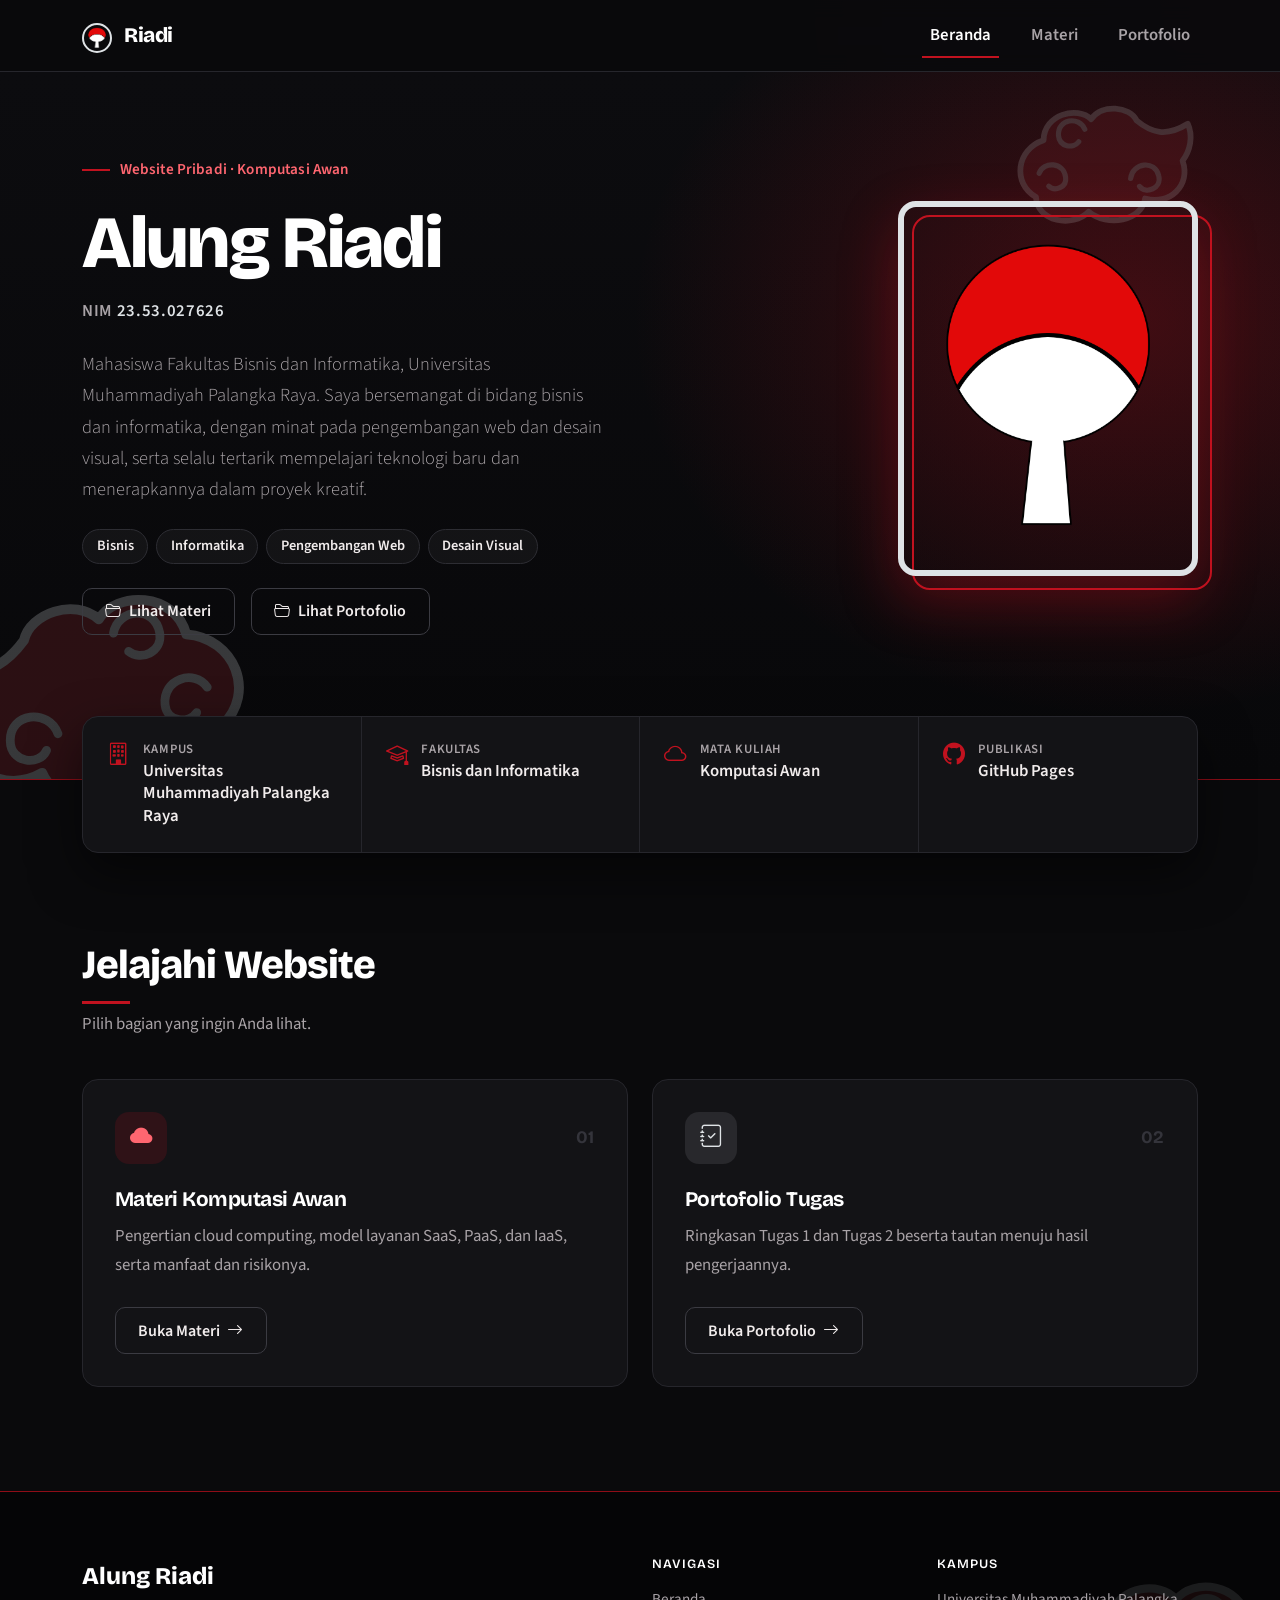
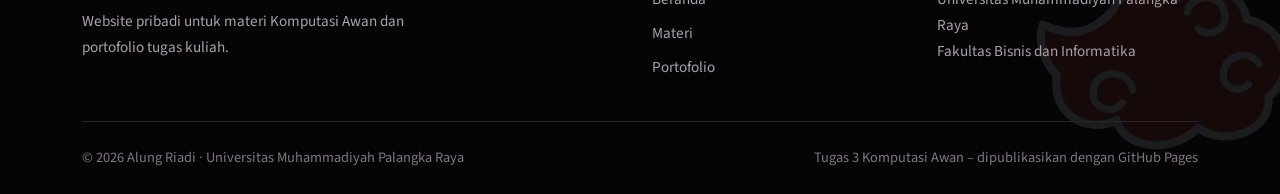
==== commit ba175e5a: "Upload ulang website dan perbaiki tema Akatsuki" ====
--- a/index.html
+++ b/index.html
@@ -46,7 +46,7 @@
         <div class="row align-items-center g-5">
           <div class="col-md-5 col-lg-4 order-md-last text-center text-md-end">
             <span class="photo-wrap">
-              <img src="assets/images/sasukealung.png" alt="Foto profil Alung Riadi" class="profile-photo" width="300" height="375" />
+              <img src="assets/images/uciwa.png" alt="Foto profil Alung Riadi" class="profile-photo" width="300" height="375" />
             </span>
           </div>
           <div class="col-md-7 col-lg-8">
@@ -66,7 +66,7 @@
               <li>Desain Visual</li>
             </ul>
             <div class="d-flex flex-wrap gap-3 mt-4">
-              <a href="materi.html" class="btn btn-gold"><i class="bi bi-cloud me-2"></i>Baca Materi</a>
+              <a href="materi.html" class="btn btn-outline-gold"><i class="bi bi-folder2-open me-2"></i>Lihat Materi</a>
               <a href="portofolio.html" class="btn btn-outline-gold"><i class="bi bi-folder2-open me-2"></i>Lihat Portofolio</a>
             </div>
           </div>
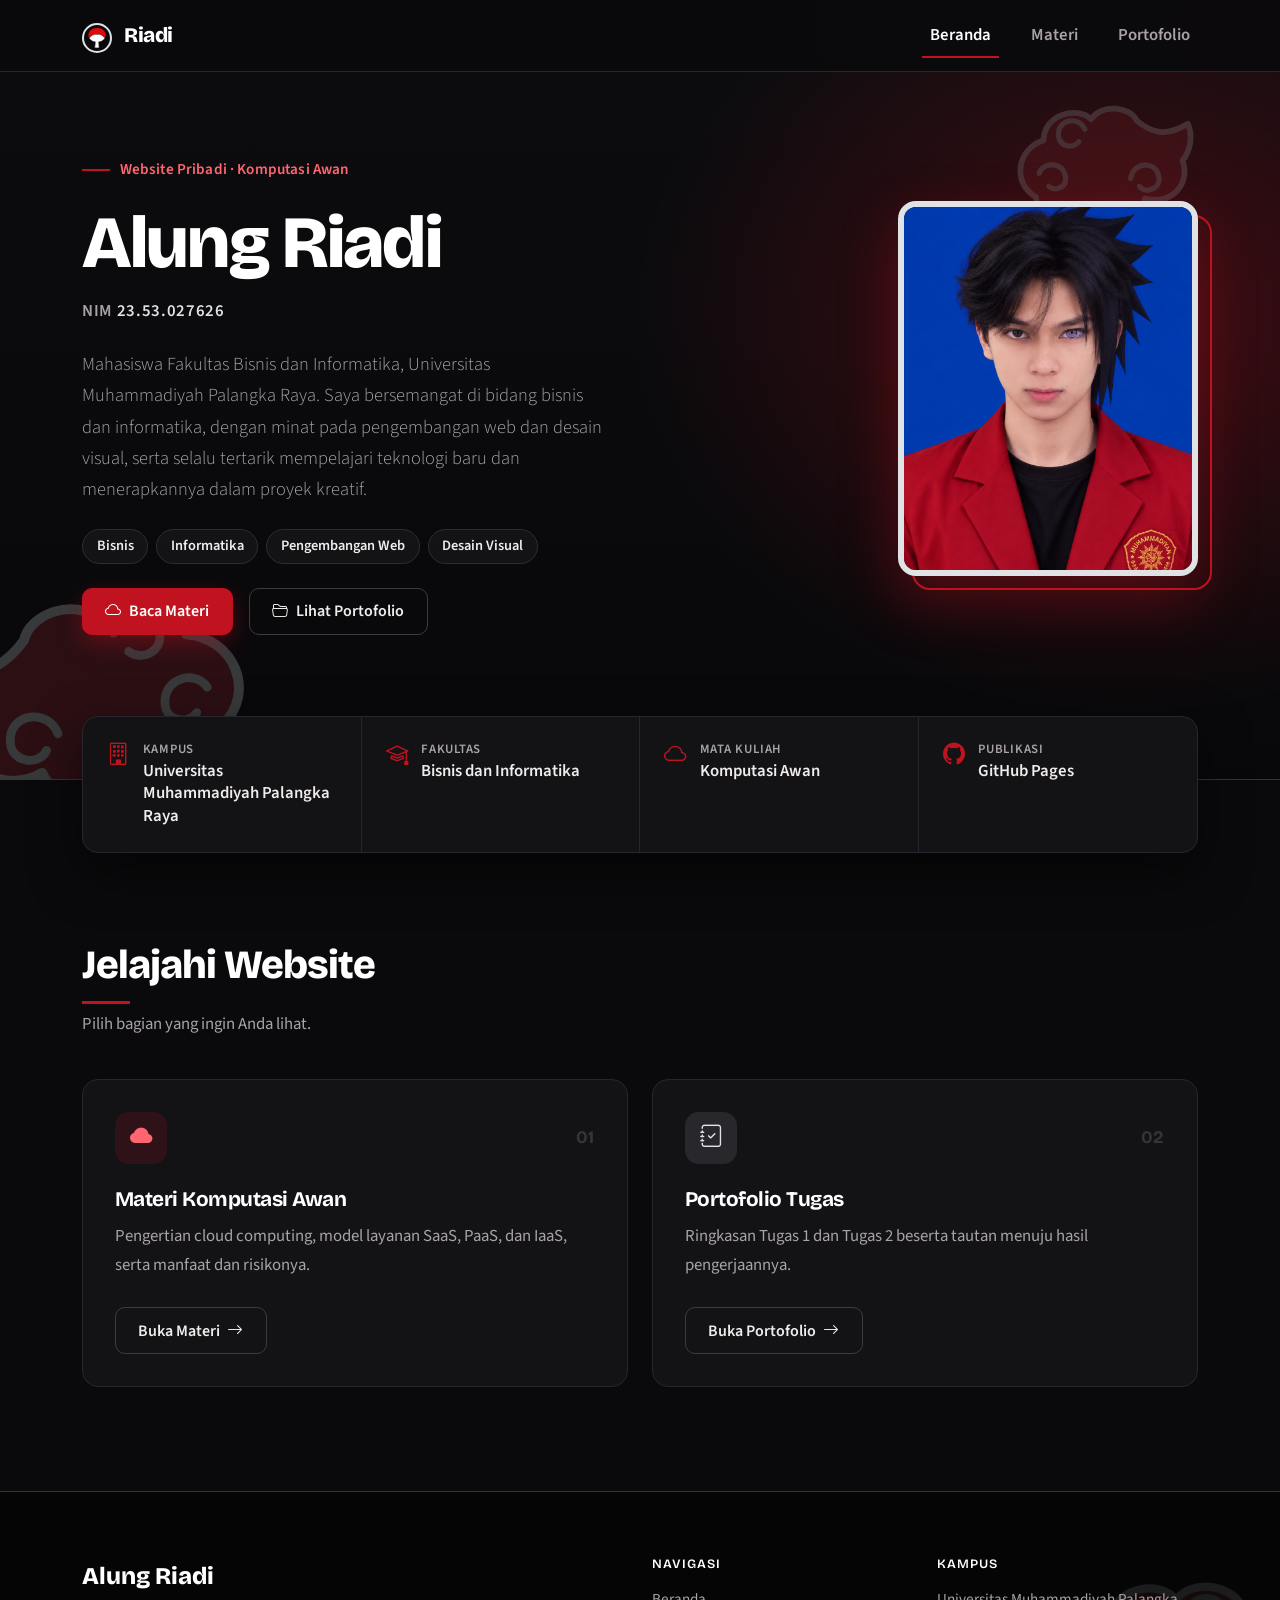
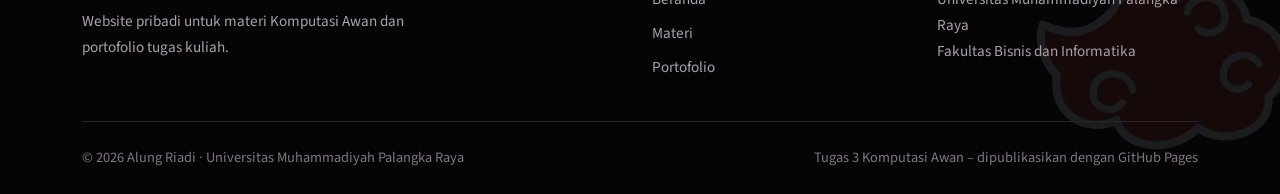
==== commit 949b2cbe: "index.html" ====
--- a/index.html
+++ b/index.html
@@ -46,7 +46,7 @@
         <div class="row align-items-center g-5">
           <div class="col-md-5 col-lg-4 order-md-last text-center text-md-end">
             <span class="photo-wrap">
-              <img src="assets/images/uciwa.png" alt="Foto profil Alung Riadi" class="profile-photo" width="300" height="375" />
+              <img src="assets/images/sasukealung.png" alt="Foto profil Alung Riadi" class="profile-photo" width="300" height="375" />
             </span>
           </div>
           <div class="col-md-7 col-lg-8">
@@ -66,7 +66,7 @@
               <li>Desain Visual</li>
             </ul>
             <div class="d-flex flex-wrap gap-3 mt-4">
-              <a href="materi.html" class="btn btn-outline-gold"><i class="bi bi-folder2-open me-2"></i>Lihat Materi</a>
+               <a href="materi.html" class="btn btn-gold"><i class="bi bi-cloud me-2"></i>Baca Materi</a>
               <a href="portofolio.html" class="btn btn-outline-gold"><i class="bi bi-folder2-open me-2"></i>Lihat Portofolio</a>
             </div>
           </div>
